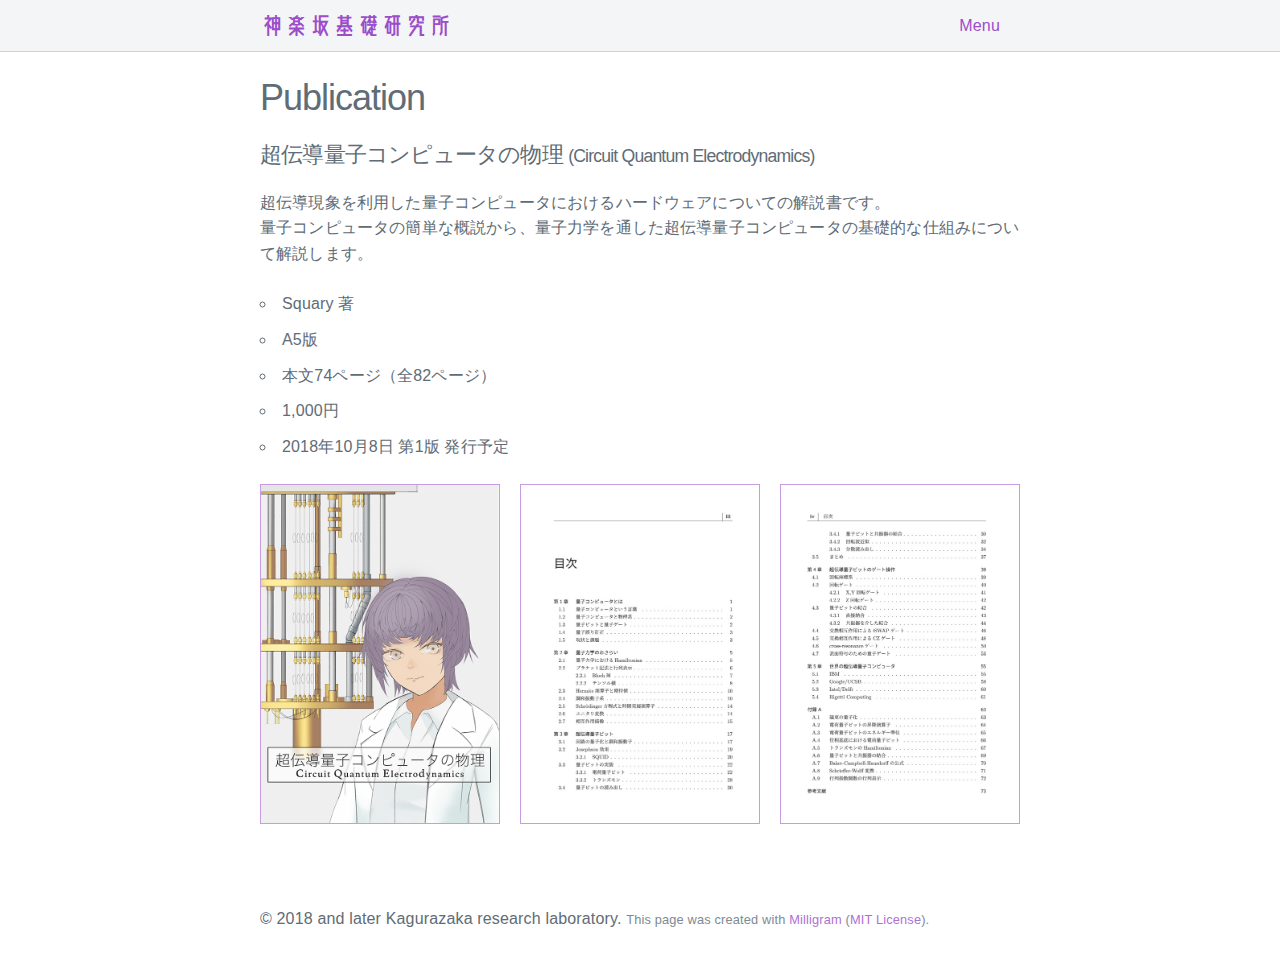
==== publication.html @ b8cd4433 "change icon" ====
<!doctype html>
<html lang="ja">
  <head>
    <meta charset="utf-8">
    <meta name="viewport" content="width=device-width, initial-scale=1">
    <meta name="author" content="Squary">
    <meta name="description" content="Kagurazaka research laboratory.">
    <title>Kagurazaka research laboratory</title>
    <link rel="icon" type="image/png" href="./src/icon.png">
    <link rel="stylesheet" href="https://fonts.googleapis.com/css?family=Roboto:300,300italic,700,700italic">
    <link rel="stylesheet" href="./src/normalize.css">
    <link rel="stylesheet" href="./src/milligram.min.css">
    <link rel="stylesheet" href="./src/milligram-custom.css">
    <link rel="stylesheet" href="./src/luminous-basic.min.css">
    <link rel="stylesheet" href="./src/custom.css">
    <script src="./src/milligram-custom.js"></script>
    <script src="./src/luminous.min.js"></script>
    <script src="./src/luminous-custom.js"></script>
  </head>
  <body>
    <main class="wrapper">
      <nav class="navigation">
        <section class="container">
          <a class="navigation-title" href="./">
            <h1 class="title">神楽坂基礎研究所</h1>
          </a>
          <ul class="navigation-list float-right">
            <li class="navigation-item">
              <a class="navigation-link" href="#popover-menu" data-popover>Menu</a>
              <div class="popover" id="popover-menu">
                <ul class="popover-list">
                  <li class="popover-item"><a class="popover-link" href="./" title="top">Top</a></li>
                  <li class="popover-item"><a class="popover-link" href="./publication.html"  title="publication">Publication</a></li>
                </ul>
              </div>
            </li>
          </ul>
        </section>
      </nav>
      <section class="container" id="publication">
        <h2 class="title">Publication</h2>
        <h4 class="title">超伝導量子コンピュータの物理 <span style="font-size:80%;">(Circuit Quantum Electrodynamics)</span></h4>
        <p class="description">
          超伝導現象を利用した量子コンピュータにおけるハードウェアについての解説書です。<br>
          量子コンピュータの簡単な概説から、量子力学を通した超伝導量子コンピュータの基礎的な仕組みについて解説します。
        </p>
        <ul>
          <li>Squary 著</li>
          <li>A5版</li>
          <li>本文74ページ（全82ページ）</li>
          <li>1,000円</li>
          <li>2018年10月8日 第1版 発行予定</li>
        </ul>
        <div class="row">
          <div class="column">
            <a href="./img/book-1-cover.jpg" class="luminous"><img src="./img/book-1-cover.jpg" alt="表紙"></a>
          </div>
          <div class="column">
            <a href="./img/book-1-toc-1.jpg" class="luminous"><img src="./img/book-1-toc-1.jpg" alt="目次1"></a>
          </div>
          <div class="column">
            <a href="./img/book-1-toc-2.jpg" class="luminous"><img src="./img/book-1-toc-2.jpg" alt="目次2"></a>
          </div>
        </div>
      </section>
      <footer class="footer">
        <section class="container">
          <p>
            &copy; 2018 and later Kagurazaka research laboratory.
            <span class="small">
              This page was created with <a target="_blank" href="https://milligram.io/" title="Milligram">Milligram</a> (<a target="_blank" href="https://github.com/milligram/milligram#license" title="MIT License">MIT License</a>).
            </span>
          </p>
        </section>
      </footer>
    </main>
  </body>
</html>
---- src/milligram-custom.css ----
/*!
 * Milligram v1.3.0 (Modified by Squary)
 * https://milligram.github.io
 *
 * Copyright (c) 2017 CJ Patoilo
 * Copyright (c) 2018 Squary
 * Licensed under the MIT license
 */

.wrapper {
  display: block;
  overflow: hidden;
  position: relative;
  width: 100%
}

.wrapper .container {
  max-width: 80rem
}

.wrapper>.container {
  padding-bottom: 7.5rem;
  padding-top: 7.5rem
}

.header {
  background-color: #f4f5f6;
  padding-top: 1rem
}

@media(min-width:40rem) {
  .header {
    padding-top: 5rem
  }
}

.header+section {
  border-top: 0
}

.header .container {
  border-top: 0;
  padding-bottom: 7.5rem;
  padding-top: 7.5rem;
  position: relative;
  text-align: center
}

.header .title {
  font-family: Helvetica Neue, Arial, sans-serif
}

.header .img {
  height: 15rem;
  margin-bottom: 2rem
}

.header .img path {
  animation: 7s a forwards;
  fill: #9b4dca;
  stroke: #9b4dca;
  stroke-dasharray: 38321;
  stroke-miterlimit: 10;
  stroke-width: 15px
}

.header .button {
  margin-bottom: 4rem;
  margin-top: 2rem
}

@media(min-width:40rem) {
  .header .button {
    margin-bottom: 4rem;
    margin-top: 2rem
  }
}

@keyframes a {
  0% {
    fill-opacity: 0;
    stroke-dashoffset: 38321
  }
  25% {
    fill-opacity: 0;
    stroke: #9b4dca
  }
  to {
    fill-opacity: 1;
    stroke-dashoffset: 0
  }
}

.navigation {
  background: #f4f5f6;
  border-bottom: .1rem solid #d1d1d1;
  display: block;
  height: 5.2rem;
  left: 0;
  max-width: 100%;
  position: fixed;
  right: 0;
  top: 0;
  width: 100%;
  z-index: 1
}

.navigation .container {
  padding-bottom: 0;
  padding-top: 0
}

.navigation .navigation-list {
  list-style: none;
  margin-bottom: 0;
  margin-right: 5rem
}

@media(min-width:80rem) {
  .navigation .navigation-list {
    margin-right: 0
  }
}

.navigation .navigation-item {
  float: left;
  margin-bottom: 0;
  margin-left: 2.5rem;
  position: relative
}

.navigation .img {
  fill: #9b4dca;
  height: 2rem;
  position: relative;
  top: .3rem
}

.navigation .navigation-title, .navigation .title {
  color: #606c76;
  font-family: Helvetica Neue, Arial, sans-serif;
  position: relative
}

.navigation .navigation-link, .navigation .navigation-title, .navigation .title {
  display: inline;
  font-size: 1.6rem;
  line-height: 5.2rem;
  padding: 0;
  text-decoration: none
}

.navigation .navigation-link.active {
  color: #606c76
}

.octocat {
  border: 0;
  color: #f4f5f6;
  fill: #9b4dca;
  height: 5.2rem;
  position: fixed;
  right: 0;
  top: 0;
  width: 5.2rem;
  z-index: 1
}

.octocat:hover .octocat-arm {
  animation: b .56s infinite;
  transform-origin: 13rem 10.6rem
}

.octocat .octocat-arm, .octocat .octocat-body {
  fill: #f4f5f6
}

@keyframes b {
  0%, 50% {
    transform: rotate(0)
  }
  25%, 75% {
    transform: rotate(-25deg)
  }
}

.popover {
  background: #fff;
  border: .1rem solid #d1d1d1;
  border-radius: .4rem;
  display: none;
  filter: drop-shadow(0 0 .6rem rgba(0, 0, 0, .1));
  left: 50%;
  min-width: 13.4rem;
  position: absolute;
  top: 94%;
  transform: translateX(-50%)
}

.popover.popover-open {
  display: block
}

.popover:after, .popover:before {
  border: solid transparent;
  border-color: transparent;
  border-width: 1rem;
  content: " ";
  height: 0;
  left: 50%;
  pointer-events: none;
  position: absolute;
  right: 1.7rem;
  top: 0;
  width: 0
}

.popover:after {
  border-bottom-color: #fff;
  transform: translate(-50%, -100%)
}

.popover:before {
  border-bottom-color: #d1d1d1;
  transform: translate(-50%, -102%)
}

.popover .popover-list {
  list-style: none;
  margin: 0;
  padding: 0
}

.popover .popover-item {
  margin: 0;
  padding: 0
}

.popover .popover-item:first-child .popover-link {
  border-radius: .4rem .4rem 0 0
}

.popover .popover-item:last-child .popover-link {
  border-bottom-width: 0;
  border-radius: 0 0 .4rem .4rem
}

.popover .popover-link {
  border-bottom: .1rem solid #d1d1d1;
  color: #606c76;
  display: block;
  font-size: 1.2rem;
  padding: .8rem 2rem;
  position: relative;
  text-align: center;
  text-decoration: none
}

.popover .popover-link:hover {
  background: #9b4dca;
  border-bottom-color: #9b4dca;
  color: #fff
}

.share, .share-list, .share-list a {
  position: relative;
  text-decoration: none
}

.share-item {
  display: inline-block;
  margin: 1rem 0
}

.share-item:nth-child(n+1) {
  margin-left: .5rem
}

.share-dialog {
  background-color: #9b4dca;
  border-radius: .4rem;
  color: #fff;
  display: block;
  height: 2.2rem;
  text-align: center;
  width: 5rem
}

.share-dialog:hover {
  background-color: #606c76
}

.share-dialog .share-icon {
  fill: #fff;
  height: 1.5rem
}

@media(min-width:40rem) {
  .only-mobile {
    display: none
  }
}

.prettyprint.code {
  border: 0;
  border-left: .3rem solid #9b4dca;
  color: #655d5d
}

.prettyprint.code .str {
  color: #4b8b8b
}

.prettyprint.code .kwd {
  color: #8464c4
}

.prettyprint.code .com {
  color: #adadad
}

.prettyprint.code .typ {
  color: #7272ca
}

.prettyprint.code .lit {
  color: #9b4dca
}

.prettyprint.code .pun {
  color: #5485b6
}

.prettyprint.code .clo, .prettyprint.code .opn {
  color: #f4ecec
}

.prettyprint.code .atn, .prettyprint.code .tag {
  color: #9b4dca
}

.prettyprint.code .atv {
  color: #5485b6
}

.prettyprint.code .dec {
  color: #b45a3c
}

.prettyprint.code .var {
  color: #ca4949
}

.prettyprint.code .fun {
  color: #7272ca
}

.prettyprint.code.lang-md * {
  color: #655d5d
}

.carbonads {
  background-color: #f4f5f6;
  border-radius: 4px;
  color: #606c76;
  line-height: 1.6;
  margin: 0 auto;
  margin-bottom: 2rem;
  max-width: 33rem;
  padding: 1.5rem
}

.carbonads, .carbonads span {
  display: block;
  overflow: hidden
}

.carbonads .carbon-poweredby, .carbonads .carbon-text {
  color: #606c76;
  display: block;
  float: right;
  font-size: 1.2rem;
  max-width: 44%;
  text-align: left;
  width: 44%
}

@media(min-width:40rem) {
  .carbonads .carbon-poweredby, .carbonads .carbon-text {
    max-width: 52%;
    width: 52%
  }
}

.carbonads .carbon-poweredby {
  margin: 0;
  margin-top: -2.5rem
}

.carbonads .carbon-img {
  float: left;
  margin-right: 1rem
}

#home .carbonads {
  background-color: #fff;
  margin-bottom: 0
}

.example {
  margin-top: 4rem;
  position: relative
}

.example .example-header {
  font-weight: 600;
  margin-bottom: .5rem;
  margin-top: 1.5rem
}

.example h1, .example h2, .example h3, .example h4, .example h5, .example h6 {
  margin-bottom: 1rem
}

.example form {
  margin-bottom: 0
}

.example .heading-font-size {
  color: #999;
  font-size: 1.2rem;
  letter-spacing: normal
}

.example .button-black {
  background-color: #000;
  border-color: #000
}

.example .button-black.button-clear, .example .button-black.button-outline {
  background-color: transparent;
  color: #000
}

.example .button-black.button-clear {
  border-color: transparent
}

.example .button-large {
  font-size: 1.4rem;
  height: 4.5rem;
  line-height: 4.5rem;
  padding: 0 2rem
}

.example .button-small {
  font-size: .8rem;
  height: 2.8rem;
  line-height: 2.8rem;
  padding: 0 1.5rem
}

.example .column-demo {
  background: #d1d1d1;
  border-radius: .4rem;
  display: block;
  font-size: 1rem;
  font-weight: 600;
  height: 3rem;
  letter-spacing: .1rem;
  line-height: 3rem;
  margin-bottom: 2.5rem;
  text-align: center;
  text-transform: uppercase
}

.example .container {
  padding-left: 0;
  padding-right: 0
}

.example.row, .example .row {
  margin-bottom: 0
}
---- src/custom.css ----
/*!
 * CSS for webpage
 *
 * Copyright (c) 2018 Squary
 * Licensed under the MIT license
 */

@font-face {
  font-family: "kaiso-next-b-web";
  src: url("kaiso-next-b-web.woff")  format('woff');
}

body {
  font-family: -apple-system, BlinkMacSystemFont, "Helvetica Neue", YuGothic, "ヒラギノ角ゴ ProN W3", Hiragino Kaku Gothic ProN, Arial, "メイリオ", Meiryo, sans-serif;
}

.navigation .title {
  font-family: "kaiso-next-b-web";
  font-size: 2rem;
  color: #9b4dca;
}

@media (min-width: 40rem){
  .navigation .title {
    font-size: 2.5rem;
  }
}

.navigation .navigation-list {
  margin-right: 2rem;
}

.popover {
  min-width: initial;
}

.popover .popover-link {
  padding: .8rem 2rem;
}

.footer .small {
  font-size: 80%;
  opacity: 0.8;
}

@media (max-width: 460px) {
  .lum-lightbox-image-wrapper {
    display: table-cell;
  }
  .lum-lightbox-inner img {
    max-height: 100%;
    max-width: 100%;
  }
}

.lum-lightbox {
  z-index: 1;
}

.lum-lightbox-caption {
  line-height: 1.8;
}

#publication img {
  border: 1px #c79ce1 solid;
}
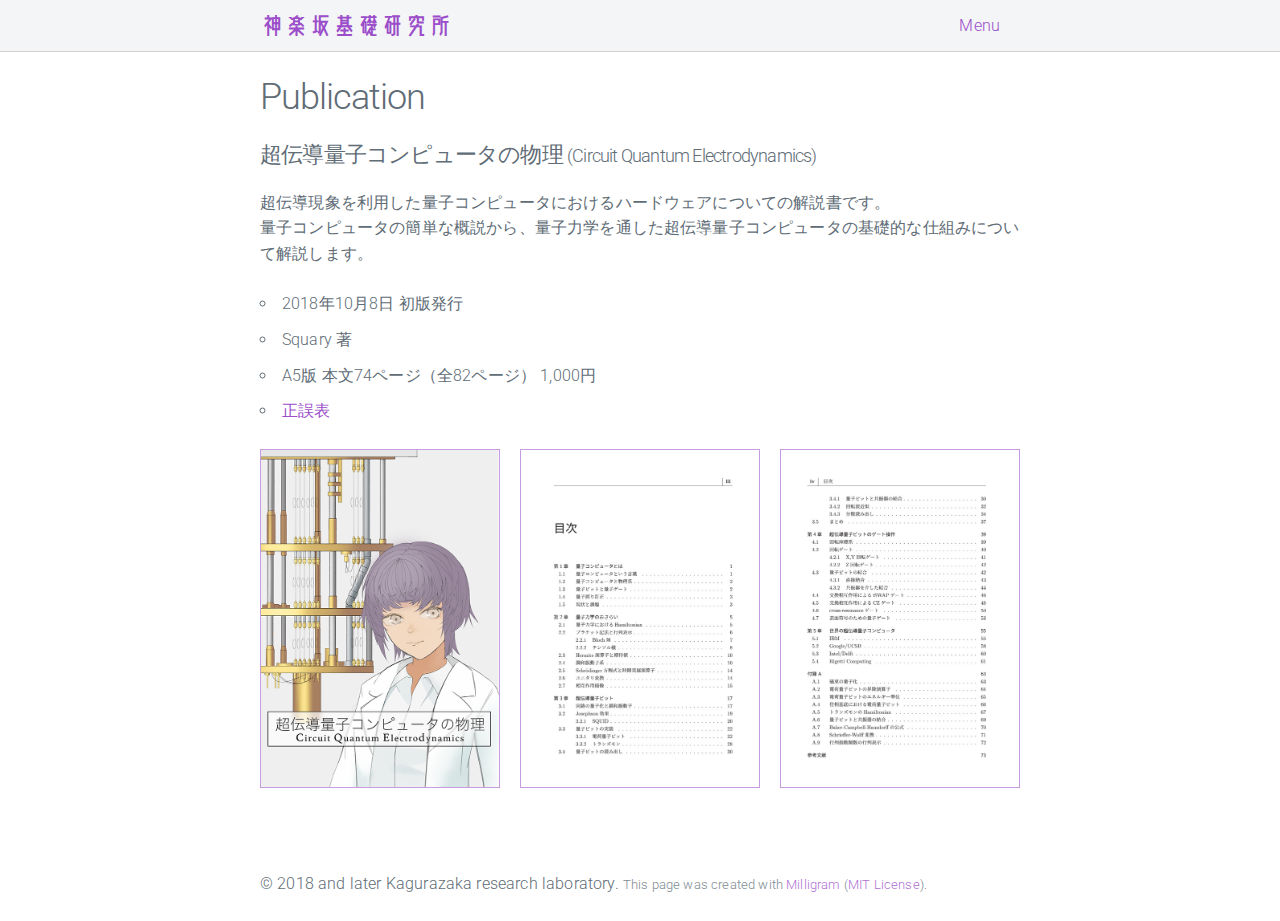
==== commit 04c3cd5f: "add support page" ====
--- a/publication.html
+++ b/publication.html
@@ -31,6 +31,7 @@
                 <ul class="popover-list">
                   <li class="popover-item"><a class="popover-link" href="./" title="top">Top</a></li>
                   <li class="popover-item"><a class="popover-link" href="./publication.html"  title="publication">Publication</a></li>
+                  <li class="popover-item"><a class="popover-link" href="./support.html"  title="publication">Support</a></li>
                 </ul>
               </div>
             </li>
@@ -45,11 +46,10 @@
           量子コンピュータの簡単な概説から、量子力学を通した超伝導量子コンピュータの基礎的な仕組みについて解説します。
         </p>
         <ul>
+          <li>2018年10月8日 初版発行</li>
           <li>Squary 著</li>
-          <li>A5版</li>
-          <li>本文74ページ（全82ページ）</li>
-          <li>1,000円</li>
-          <li>2018年10月8日 第1版 発行予定</li>
+          <li>A5版 本文74ページ（全82ページ） 1,000円</li>
+          <li><a href="./support.html">正誤表</a></li>
         </ul>
         <div class="row">
           <div class="column">
--- a/src/custom.css
+++ b/src/custom.css
@@ -11,7 +11,7 @@
 }
 
 body {
-  font-family: -apple-system, BlinkMacSystemFont, "Helvetica Neue", YuGothic, "ヒラギノ角ゴ ProN W3", Hiragino Kaku Gothic ProN, Arial, "メイリオ", Meiryo, sans-serif;
+  font-family: "Roboto", -apple-system, BlinkMacSystemFont, "Helvetica Neue", YuGothic, "ヒラギノ角ゴ ProN W3", Hiragino Kaku Gothic ProN, Arial, "メイリオ", Meiryo, sans-serif;
 }
 
 .navigation .title {
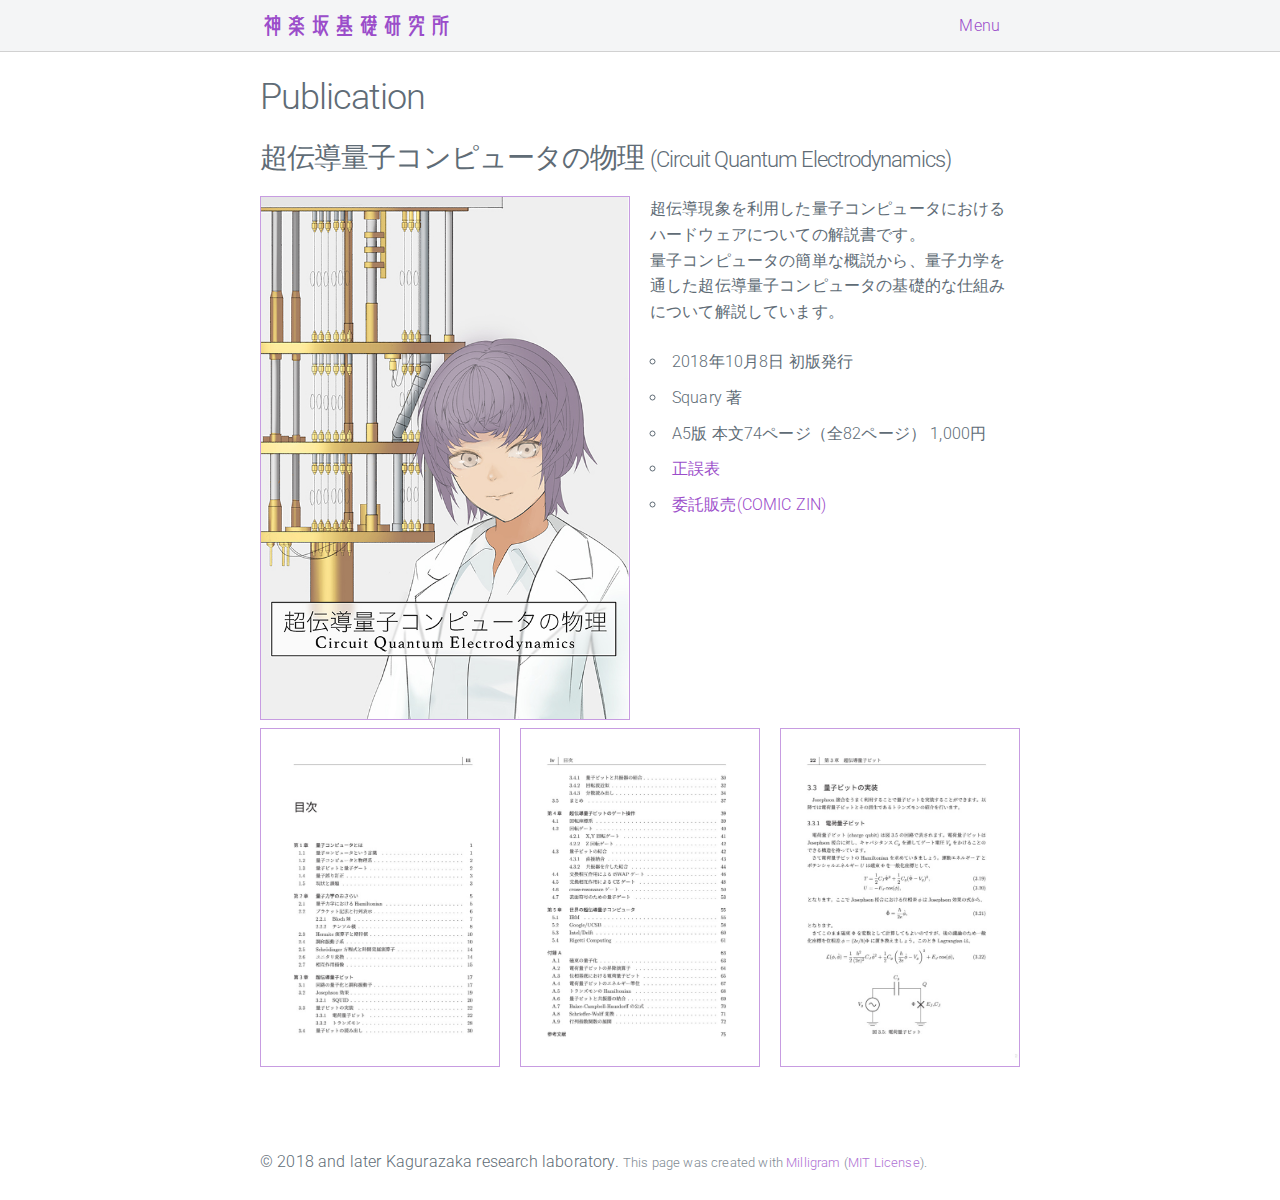
==== commit ff56e54e: "update" ====
--- a/publication.html
+++ b/publication.html
@@ -16,6 +16,13 @@
     <script src="./src/milligram-custom.js"></script>
     <script src="./src/luminous.min.js"></script>
     <script src="./src/luminous-custom.js"></script>
+    <script async src="https://www.googletagmanager.com/gtag/js?id=UA-128479021-1"></script>
+    <script>
+      window.dataLayer = window.dataLayer || [];
+      function gtag(){dataLayer.push(arguments);}
+      gtag('js', new Date());
+      gtag('config', 'UA-128479021-1');
+    </script>
   </head>
   <body>
     <main class="wrapper">
@@ -40,26 +47,34 @@
       </nav>
       <section class="container" id="publication">
         <h2 class="title">Publication</h2>
-        <h4 class="title">超伝導量子コンピュータの物理 <span style="font-size:80%;">(Circuit Quantum Electrodynamics)</span></h4>
-        <p class="description">
-          超伝導現象を利用した量子コンピュータにおけるハードウェアについての解説書です。<br>
-          量子コンピュータの簡単な概説から、量子力学を通した超伝導量子コンピュータの基礎的な仕組みについて解説します。
-        </p>
-        <ul>
-          <li>2018年10月8日 初版発行</li>
-          <li>Squary 著</li>
-          <li>A5版 本文74ページ（全82ページ） 1,000円</li>
-          <li><a href="./support.html">正誤表</a></li>
-        </ul>
+        <h3 class="title">超伝導量子コンピュータの物理 <span style="font-size:80%;">(Circuit Quantum Electrodynamics)</span></h4>
         <div class="row">
           <div class="column">
             <a href="./img/book-1-cover.jpg" class="luminous"><img src="./img/book-1-cover.jpg" alt="表紙"></a>
           </div>
           <div class="column">
+            <p class="description">
+              超伝導現象を利用した量子コンピュータにおけるハードウェアについての解説書です。<br>
+              量子コンピュータの簡単な概説から、量子力学を通した超伝導量子コンピュータの基礎的な仕組みについて解説しています。
+            </p>
+            <ul>
+              <li>2018年10月8日 初版発行</li>
+              <li>Squary 著</li>
+              <li>A5版 本文74ページ（全82ページ） 1,000円</li>
+              <li><a href="./support.html">正誤表</a></li>
+              <li><a href="https://shop.comiczin.jp/products/detail.php?product_id=38188" target="_blank">委託販売(COMIC ZIN)</a></li>
+            </ul>
+          </div>
+        </div>
+        <div class="row">
+          <div class="column">
             <a href="./img/book-1-toc-1.jpg" class="luminous"><img src="./img/book-1-toc-1.jpg" alt="目次1"></a>
           </div>
           <div class="column">
             <a href="./img/book-1-toc-2.jpg" class="luminous"><img src="./img/book-1-toc-2.jpg" alt="目次2"></a>
+          </div>
+          <div class="column">
+            <a href="./img/book-1-sample.jpg" class="luminous"><img src="./img/book-1-sample.jpg" alt="中身サンプル"></a>
           </div>
         </div>
       </section>
--- a/src/custom.css
+++ b/src/custom.css
@@ -64,3 +64,9 @@
 #publication img {
   border: 1px #c79ce1 solid;
 }
+
+@media (max-width: 460px) {
+  a.luminous {
+    pointer-events: none;
+  }
+}
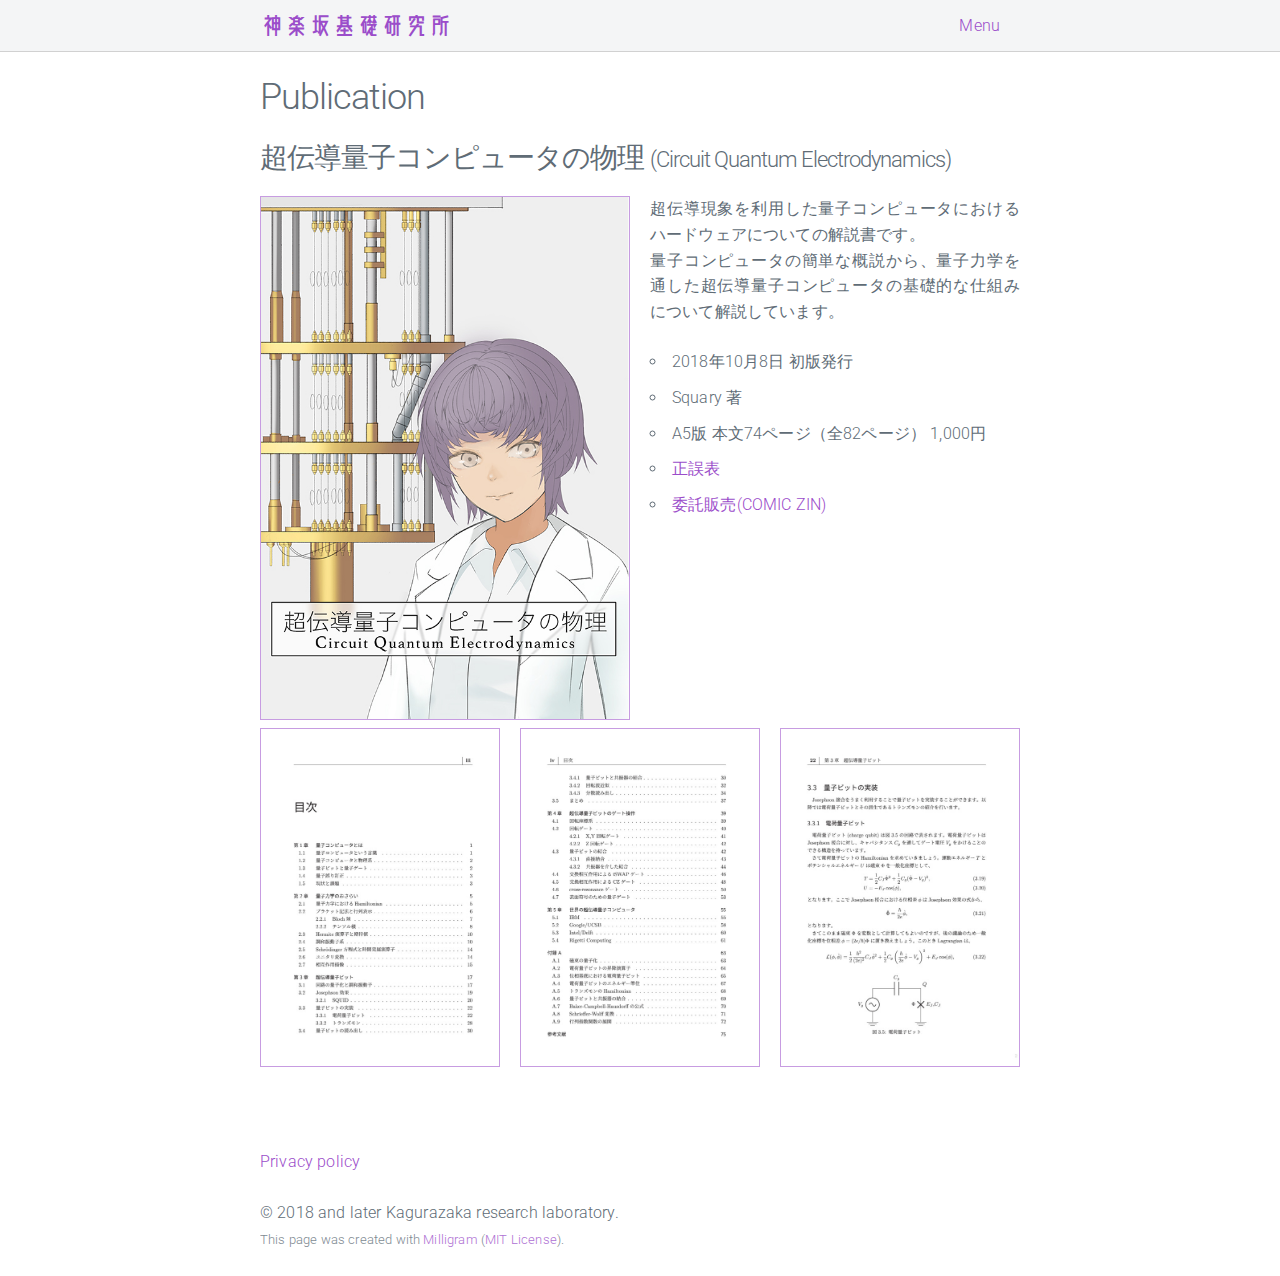
==== commit 4c29afdd: "add privacy policy" ====
--- a/publication.html
+++ b/publication.html
@@ -37,8 +37,8 @@
               <div class="popover" id="popover-menu">
                 <ul class="popover-list">
                   <li class="popover-item"><a class="popover-link" href="./" title="top">Top</a></li>
-                  <li class="popover-item"><a class="popover-link" href="./publication.html"  title="publication">Publication</a></li>
-                  <li class="popover-item"><a class="popover-link" href="./support.html"  title="publication">Support</a></li>
+                  <li class="popover-item"><a class="popover-link" href="./publication.html" title="publication">Publication</a></li>
+                  <li class="popover-item"><a class="popover-link" href="./support.html" title="support">Support</a></li>
                 </ul>
               </div>
             </li>
@@ -62,7 +62,7 @@
               <li>Squary 著</li>
               <li>A5版 本文74ページ（全82ページ） 1,000円</li>
               <li><a href="./support.html">正誤表</a></li>
-              <li><a href="https://shop.comiczin.jp/products/detail.php?product_id=38188" target="_blank">委託販売(COMIC ZIN)</a></li>
+              <li><a href="https://shop.comiczin.jp/products/detail.php?product_id=38188" target="_blank" rel="noopener">委託販売(COMIC ZIN)</a></li>
             </ul>
           </div>
         </div>
@@ -81,9 +81,12 @@
       <footer class="footer">
         <section class="container">
           <p>
-            &copy; 2018 and later Kagurazaka research laboratory.
+            <a href="./policy.html">Privacy policy</a>
+          </p>
+          <p>
+            &copy; 2018 and later Kagurazaka research laboratory.<br>
             <span class="small">
-              This page was created with <a target="_blank" href="https://milligram.io/" title="Milligram">Milligram</a> (<a target="_blank" href="https://github.com/milligram/milligram#license" title="MIT License">MIT License</a>).
+              This page was created with <a href="https://milligram.io/" target="_blank" rel="noopener">Milligram</a> (<a href="https://github.com/milligram/milligram#license" target="_blank" rel="noopener">MIT License</a>).
             </span>
           </p>
         </section>
--- a/src/custom.css
+++ b/src/custom.css
@@ -38,6 +38,11 @@
   padding: .8rem 2rem;
 }
 
+.description {
+  text-align: justify;
+  text-justify: inter-ideograph;  
+}
+
 .footer .small {
   font-size: 80%;
   opacity: 0.8;
